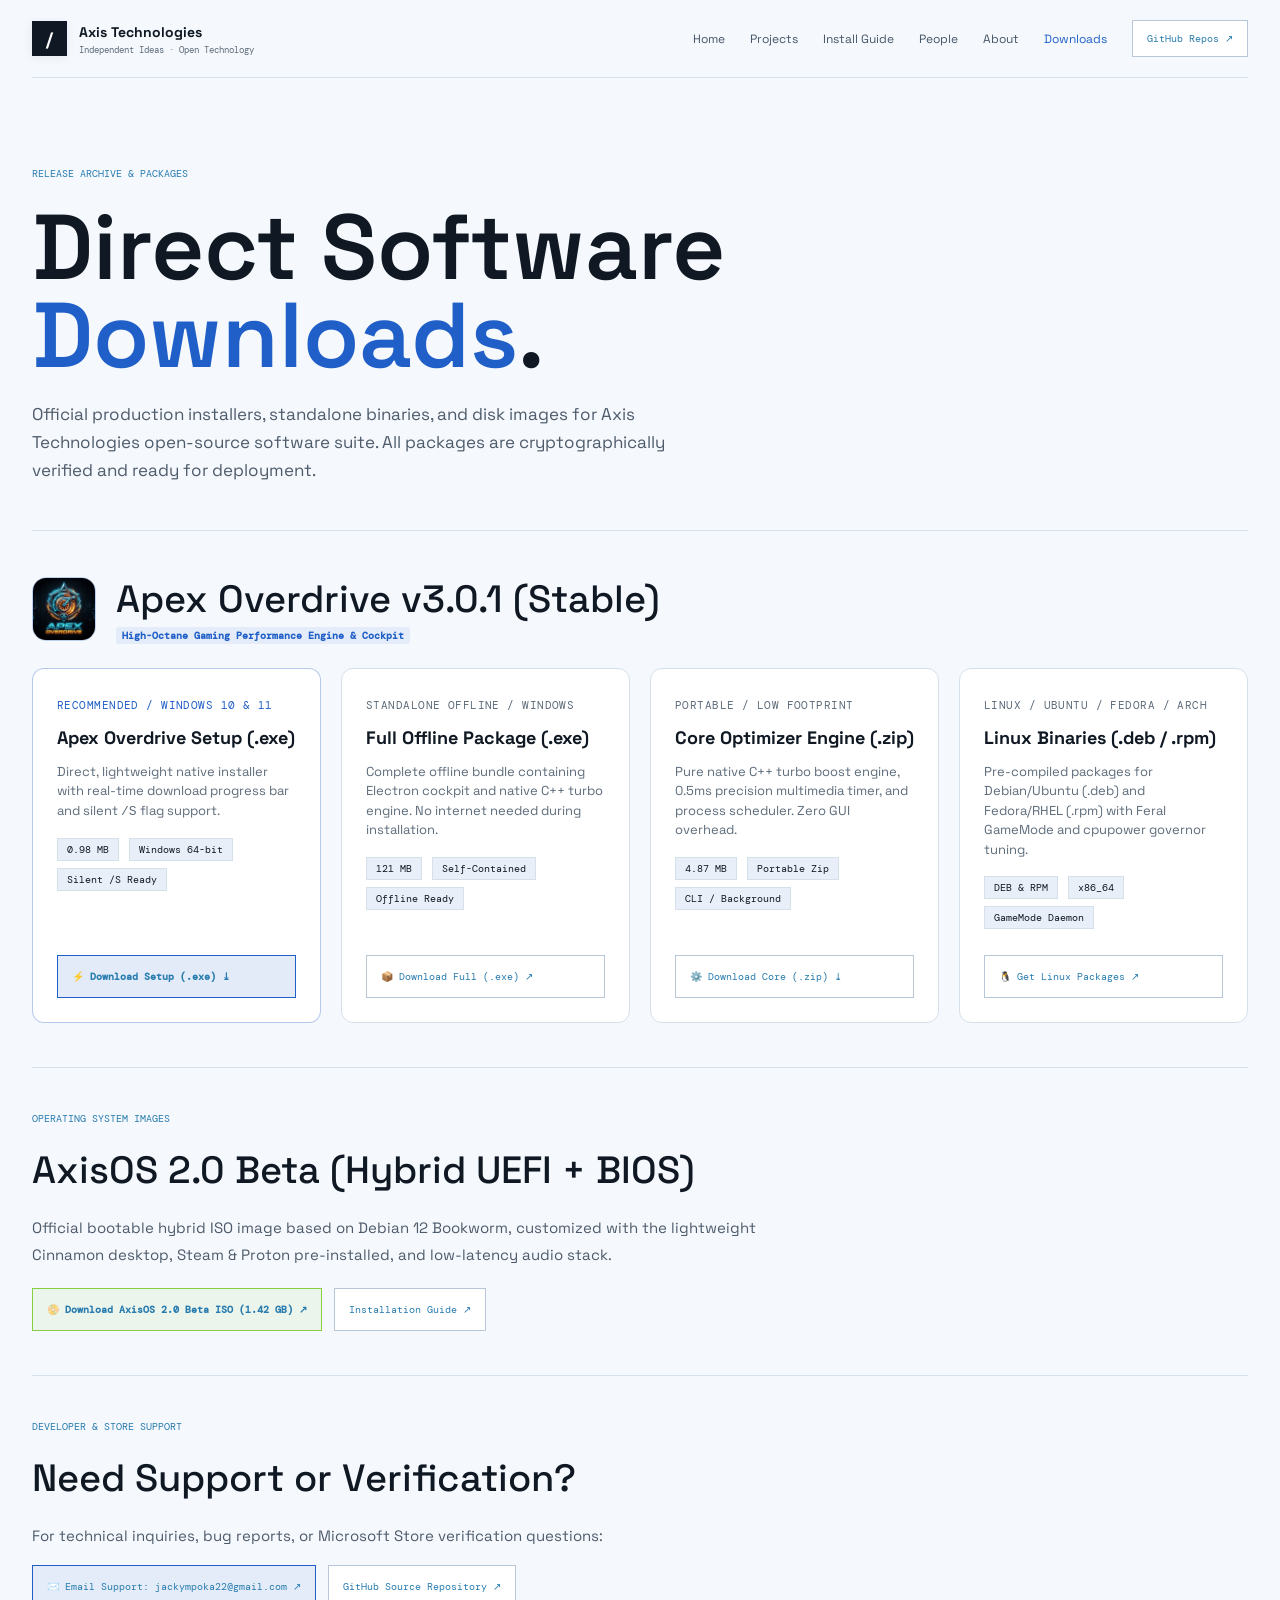
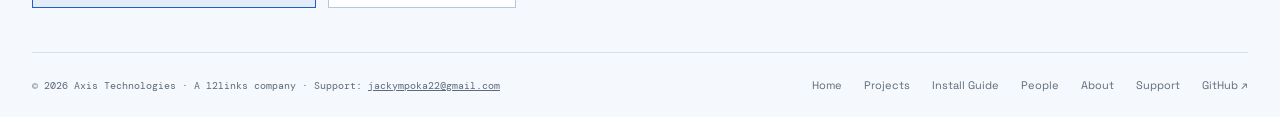
==== downloads/index.html @ 725e827d "feat: add dedicated downloads directory with native Apex-Overdrive-Setup.exe and portal" ====
<!DOCTYPE html>
<html lang="en">
  <head>
    <meta charset="utf-8" />
    <meta name="viewport" content="width=device-width, initial-scale=1" />
    <title>Downloads · Axis Technologies · Apex Overdrive &amp; AxisOS</title>
    <meta name="description" content="Direct downloads portal for Apex Overdrive gaming optimization engine and AxisOS Linux desktop distribution." />
    <link rel="preconnect" href="https://fonts.googleapis.com" />
    <link rel="preconnect" href="https://fonts.gstatic.com" crossorigin />
    <link href="https://fonts.googleapis.com/css2?family=DM+Mono:wght@400;500&family=Space+Grotesk:wght@400;500;600;700&display=swap" rel="stylesheet" />
    <link rel="stylesheet" href="../site.css" />
  </head>
  <body>
    <header class="wrap site-header">
      <a class="brand" href="../index.html">
        <span class="brand-mark" aria-hidden="true">/</span>
        <div>
          <span class="brand-name">Axis Technologies</span>
          <span class="brand-sub">Independent Ideas · Open Technology</span>
        </div>
      </a>
      <nav class="nav site-nav" aria-label="Main navigation">
        <a href="../index.html">Home</a>
        <a href="../projects.html">Projects</a>
        <a href="../install.html">Install Guide</a>
        <a href="../people.html">People</a>
        <a href="../about.html">About</a>
        <a href="index.html" aria-current="page">Downloads</a>
        <a class="nav-cta" href="https://github.com/jackyphuti" target="_blank" rel="noreferrer">GitHub Repos ↗</a>
      </nav>
    </header>

    <main class="wrap main-content">
      <section class="page-hero">
        <p class="page-kicker">RELEASE ARCHIVE &amp; PACKAGES</p>
        <h1 class="page-title">Direct Software <span class="accent" style="color: var(--blue);">Downloads</span>.</h1>
        <p class="page-summary">
          Official production installers, standalone binaries, and disk images for Axis Technologies open-source software suite. All packages are cryptographically verified and ready for deployment.
        </p>
      </section>

      <!-- Apex Overdrive Section -->
      <section class="content-section">
        <div style="display: flex; align-items: center; gap: 20px; flex-wrap: wrap; margin-bottom: 24px;">
          <img src="../apex-overdrive-logo.png" alt="Apex Overdrive Logo" style="width: 64px; height: 64px; border-radius: 14px; object-fit: cover; border: 1px solid #205fc744;" />
          <div>
            <h2 class="preview-heading" style="margin: 0;">Apex Overdrive v3.0.1 (Stable)</h2>
            <span class="spec-badge" style="background: #205fc715; color: #205fc7; font-weight: 600;">High-Octane Gaming Performance Engine &amp; Cockpit</span>
          </div>
        </div>

        <div class="os-preview-grid" style="grid-template-columns: repeat(auto-fit, minmax(280px, 1fr)); gap: 20px;">
          <!-- Card 1: Windows Web Setup -->
          <div style="background: var(--panel); border: 1px solid #205fc755; border-radius: 12px; padding: 24px; display: flex; flex-direction: column; justify-content: space-between;">
            <div>
              <span class="mono" style="color: var(--blue);">RECOMMENDED / WINDOWS 10 &amp; 11</span>
              <h3 style="margin: 12px 0 8px; font-size: 18px;">Apex Overdrive Setup (.exe)</h3>
              <p style="color: var(--muted); font-size: 13px; line-height: 1.5; margin-bottom: 16px;">
                Direct, lightweight native installer with real-time download progress bar and silent <code>/S</code> flag support.
              </p>
              <div style="margin-bottom: 20px;">
                <span class="tech-pill">0.98 MB</span>
                <span class="tech-pill">Windows 64-bit</span>
                <span class="tech-pill">Silent /S Ready</span>
              </div>
            </div>
            <a class="action-link" href="Apex-Overdrive-Setup.exe" download="Apex-Overdrive-Setup.exe" style="border-color: #205fc7; background: #205fc720; font-weight: 600; text-align: center;">⚡ Download Setup (.exe) ⤓</a>
          </div>

          <!-- Card 2: Offline Full Installer -->
          <div style="background: var(--panel); border: 1px solid var(--line); border-radius: 12px; padding: 24px; display: flex; flex-direction: column; justify-content: space-between;">
            <div>
              <span class="mono" style="color: var(--muted);">STANDALONE OFFLINE / WINDOWS</span>
              <h3 style="margin: 12px 0 8px; font-size: 18px;">Full Offline Package (.exe)</h3>
              <p style="color: var(--muted); font-size: 13px; line-height: 1.5; margin-bottom: 16px;">
                Complete offline bundle containing Electron cockpit and native C++ turbo engine. No internet needed during installation.
              </p>
              <div style="margin-bottom: 20px;">
                <span class="tech-pill">121 MB</span>
                <span class="tech-pill">Self-Contained</span>
                <span class="tech-pill">Offline Ready</span>
              </div>
            </div>
            <a class="action-link" href="https://github.com/jackyphuti/Game-Optimizer/releases/download/v3.0.1/Apex.Overdrive.Setup.3.0.1.exe" target="_blank" rel="noreferrer" style="text-align: center;">📦 Download Full (.exe) ↗</a>
          </div>

          <!-- Card 3: Core Optimizer CLI Zip -->
          <div style="background: var(--panel); border: 1px solid var(--line); border-radius: 12px; padding: 24px; display: flex; flex-direction: column; justify-content: space-between;">
            <div>
              <span class="mono" style="color: var(--muted);">PORTABLE / LOW FOOTPRINT</span>
              <h3 style="margin: 12px 0 8px; font-size: 18px;">Core Optimizer Engine (.zip)</h3>
              <p style="color: var(--muted); font-size: 13px; line-height: 1.5; margin-bottom: 16px;">
                Pure native C++ turbo boost engine, 0.5ms precision multimedia timer, and process scheduler. Zero GUI overhead.
              </p>
              <div style="margin-bottom: 20px;">
                <span class="tech-pill">4.87 MB</span>
                <span class="tech-pill">Portable Zip</span>
                <span class="tech-pill">CLI / Background</span>
              </div>
            </div>
            <a class="action-link" href="Apex-Overdrive-Core.zip" download="Apex-Overdrive-Core.zip" style="text-align: center;">⚙️ Download Core (.zip) ⤓</a>
          </div>

          <!-- Card 4: Linux Packages -->
          <div style="background: var(--panel); border: 1px solid var(--line); border-radius: 12px; padding: 24px; display: flex; flex-direction: column; justify-content: space-between;">
            <div>
              <span class="mono" style="color: var(--muted);">LINUX / UBUNTU / FEDORA / ARCH</span>
              <h3 style="margin: 12px 0 8px; font-size: 18px;">Linux Binaries (.deb / .rpm)</h3>
              <p style="color: var(--muted); font-size: 13px; line-height: 1.5; margin-bottom: 16px;">
                Pre-compiled packages for Debian/Ubuntu (.deb) and Fedora/RHEL (.rpm) with Feral GameMode and cpupower governor tuning.
              </p>
              <div style="margin-bottom: 20px;">
                <span class="tech-pill">DEB &amp; RPM</span>
                <span class="tech-pill">x86_64</span>
                <span class="tech-pill">GameMode Daemon</span>
              </div>
            </div>
            <a class="action-link" href="https://github.com/jackyphuti/Game-Optimizer/releases/tag/v3.0.1" target="_blank" rel="noreferrer" style="text-align: center;">🐧 Get Linux Packages ↗</a>
          </div>
        </div>
      </section>

      <!-- AxisOS Live Image Section -->
      <section class="content-section">
        <p class="section-label">OPERATING SYSTEM IMAGES</p>
        <h2 class="preview-heading">AxisOS 2.0 Beta (Hybrid UEFI + BIOS)</h2>
        <p class="section-copy">
          Official bootable hybrid ISO image based on Debian 12 Bookworm, customized with the lightweight Cinnamon desktop, Steam &amp; Proton pre-installed, and low-latency audio stack.
        </p>
        <div class="action-row" style="margin-top: 20px;">
          <a class="action-link" href="https://github.com/jackyphuti/AxisOS/releases/tag/v2.0.0-beta" target="_blank" rel="noreferrer" style="border-color: #87cf3e; background: #87cf3e15; font-weight: 600;">📀 Download AxisOS 2.0 Beta ISO (1.42 GB) ↗</a>
          <a class="action-link" href="../install.html">Installation Guide ↗</a>
        </div>
      </section>

      <!-- Developer Support -->
      <section class="content-section" style="border-bottom: 0;">
        <p class="section-label">DEVELOPER &amp; STORE SUPPORT</p>
        <h2 class="preview-heading">Need Support or Verification?</h2>
        <p class="section-copy">
          For technical inquiries, bug reports, or Microsoft Store verification questions:
        </p>
        <div class="action-row" style="margin-top: 16px;">
          <a class="action-link" href="mailto:jackympoka22@gmail.com" style="border-color: #205fc7; background: #205fc715;">✉️ Email Support: jackympoka22@gmail.com ↗</a>
          <a class="action-link" href="https://github.com/jackyphuti/Game-Optimizer" target="_blank" rel="noreferrer">GitHub Source Repository ↗</a>
        </div>
      </section>
    </main>

    <footer class="wrap site-footer">
      <div class="footer-inner">
        <p>© <span id="year"></span> Axis Technologies · A 12links company · Support: <a href="mailto:jackympoka22@gmail.com" style="color: inherit; text-decoration: underline;">jackympoka22@gmail.com</a></p>
        <div class="footer-links">
          <a href="../index.html">Home</a>
          <a href="../projects.html">Projects</a>
          <a href="../install.html">Install Guide</a>
          <a href="../people.html">People</a>
          <a href="../about.html">About</a>
          <a href="mailto:jackympoka22@gmail.com">Support</a>
          <a href="https://github.com/jackyphuti" target="_blank" rel="noreferrer">GitHub ↗</a>
        </div>
      </div>
    </footer>
    <script src="../site.js" defer></script>
  </body>
</html>
---- site.css ----
:root {
  color-scheme: light;
  --paper: #f5f8fc;
  --panel: #ffffff;
  --panel-raised: #e8eff8;
  --ink: #101923;
  --muted: #5d6b7a;
  --line: #d6e0eb;
  --blue: #205fc7;
  --cyan: #287caf;
  --pink: #438fc5;
  --green: #87cf3e;
  --green-dark: #1b2e20;
  --obsidian: #0a0e0b;
  --mono: "DM Mono", monospace;
  --sans: "Space Grotesk", sans-serif;
}

* { box-sizing: border-box; }
html { min-width: 320px; scroll-behavior: smooth; }
body {
  min-width: 320px;
  min-height: 100vh;
  margin: 0;
  background: var(--paper);
  color: var(--ink);
  font-family: var(--sans);
  -webkit-font-smoothing: antialiased;
}
a { color: inherit; }
.mono { font-family: var(--mono); font-size: 11px; letter-spacing: .04em; }
.wrap { width: min(1240px, calc(100% - 64px)); margin-inline: auto; }

.site-header {
  position: relative;
  z-index: 5;
  min-height: 78px;
  display: flex;
  align-items: center;
  justify-content: space-between;
  border-bottom: 1px solid var(--line);
}
.brand { display: inline-flex; align-items: center; gap: 12px; color: var(--ink); text-decoration: none; }
.brand-mark {
  width: 35px;
  aspect-ratio: 1;
  display: grid;
  place-items: center;
  border: 1px solid var(--ink);
  background: var(--ink);
  color: #ffffff;
  font-size: 18px;
  font-weight: 700;
  box-shadow: 0 2px 10px #10192310;
}
.brand-name { font-size: 14px; font-weight: 700; }
.brand-sub { display: block; margin-top: 2px; color: var(--muted); font: 9px var(--mono); }
.site-nav { display: flex; align-items: center; gap: 25px; }
.site-nav a { color: #465568; font-size: 12px; text-decoration: none; transition: color .18s ease; }
.site-nav a:hover, .site-nav a[aria-current="page"] { color: var(--blue); }
.site-nav .nav-cta {
  padding: 11px 14px;
  border: 1px solid #b7c7d8;
  background: #ffffff;
  color: var(--cyan);
  font-family: var(--mono);
  font-size: 10px;
}
.site-nav .nav-cta:hover { border-color: var(--cyan); background: #eaf2fb; }
.site-header .menu-toggle { display: none; }

.site-footer { padding: 25px 0; border-top: 1px solid var(--line); }
.footer-inner { display: flex; align-items: center; justify-content: space-between; gap: 20px; }
.footer-inner p { margin: 0; color: var(--muted); font: 10px var(--mono); }
.footer-links { display: flex; flex-wrap: wrap; gap: 22px; }
.footer-links a { color: var(--muted); font-size: 11px; text-decoration: none; }
.footer-links a:hover { color: var(--blue); }

.home-page {
  background-color: var(--paper);
  background-image: linear-gradient(#205fc70c 1px, transparent 1px), linear-gradient(90deg, #205fc70c 1px, transparent 1px);
  background-size: 56px 56px;
}
.home-page .site-header { border-bottom-color: var(--line); }
.home-main { overflow: hidden; }
.home-hero {
  position: relative;
  min-height: min(720px, calc(100vh - 78px));
  min-height: min(720px, calc(100svh - 78px));
  display: flex;
  align-items: center;
  overflow: hidden;
  isolation: isolate;
  padding: 80px 0 72px;
  background: var(--paper);
}
.home-hero-video { position: absolute; z-index: -2; inset: 0; width: 100%; height: 100%; object-fit: cover; object-position: center; }
.home-hero::after {
  position: absolute;
  z-index: -1;
  inset: 0;
  content: "";
  background: linear-gradient(90deg, #f5f8fcef 0%, #f5f8fcbf 45%, #f5f8fc4d 100%), linear-gradient(0deg, #f5f8fc85 0%, transparent 36%);
}
.home-hero-content { position: relative; z-index: 2; }
.home-hero::before {
  content: "AX / 01";
  position: absolute;
  top: 108px;
  right: 5px;
  color: #1019230a;
  font: 700 clamp(90px, 19vw, 250px)/.8 var(--mono);
  pointer-events: none;
}
.home-hero .eyebrow { position: relative; z-index: 1; color: var(--cyan); font: 10px var(--mono); }
.home-hero .eyebrow::before { width: 7px; height: 7px; background: var(--blue); border-radius: 50%; box-shadow: none; }
.home-hero h1 {
  position: relative;
  z-index: 1;
  max-width: 920px;
  margin: 28px 0 25px;
  color: var(--ink);
  font-size: clamp(60px, 10vw, 132px);
  font-weight: 600;
  line-height: .87;
  letter-spacing: 0;
  text-transform: uppercase;
}
.home-hero h1 span { color: var(--blue); text-shadow: none; }
.home-hero .hero-intro { max-width: 490px; color: #4e5b6b; font-size: 16px; line-height: 1.65; }
.home-hero .hero-actions { gap: 12px; margin-top: 24px; }
.home-hero .button {
  min-height: 46px;
  padding: 0 17px;
  border: 1px solid var(--blue);
  background: var(--blue);
  color: #ffffff;
  font: 11px var(--mono);
  text-decoration: none;
}
.home-hero .button:hover { background: #174c9f; border-color: #174c9f; transform: translateY(-2px); }
.home-hero .button.secondary { border-color: #b7c7d8; background: #ffffff; color: #205fc7; }
.home-hero .button.secondary:hover { border-color: var(--cyan); background: #eaf2fb; color: #205fc7; }
.home-hero::before { z-index: 1; }

.route-index { padding: 5px 0 75px; }
.route-kicker { margin: 0; padding: 0 0 14px; color: var(--cyan); }
.route-link {
  min-height: 74px;
  display: grid;
  grid-template-columns: 52px 1fr 30px;
  align-items: center;
  gap: 12px;
  border-top: 1px solid var(--line);
  text-decoration: none;
  transition: padding .2s ease, color .2s ease, background .2s ease;
}
.route-link:last-child { border-bottom: 1px solid var(--line); }
.route-link > .mono { color: var(--cyan); }
.route-link strong { display: block; font-size: 17px; font-weight: 500; }
.route-link small { display: block; margin-top: 3px; color: var(--muted); font-size: 11px; }
.route-arrow { color: var(--blue); font-size: 19px; text-align: right; }
.route-link:hover { padding-inline: 13px; background: #eaf2fb; color: var(--blue); }

.inner-page { min-height: calc(100vh - 132px); }
.page-hero { padding: 89px 0 46px; border-bottom: 1px solid var(--line); }
.page-kicker { margin: 0 0 23px; color: var(--cyan); font: 10px var(--mono); }
.page-title { max-width: 920px; margin: 0; font-size: clamp(50px, 8vw, 92px); font-weight: 600; line-height: .96; letter-spacing: 0; }
.page-title .accent { color: var(--blue); }
.page-summary { max-width: 680px; margin: 20px 0 0; color: #4e5b6b; font-size: 17px; line-height: 1.65; }
.content-section { padding: 44px 0; border-bottom: 1px solid var(--line); }
.section-label { margin: 0 0 21px; color: var(--cyan); font: 10px var(--mono); }
.section-copy { max-width: 760px; margin: 0; color: #4e5b6b; font-size: 15px; line-height: 1.8; }
.action-row { display: flex; flex-wrap: wrap; gap: 12px; margin-top: 25px; }
.action-link {
  min-height: 43px;
  display: inline-flex;
  align-items: center;
  gap: 12px;
  padding: 0 14px;
  border: 1px solid #b7c7d8;
  background: #ffffff;
  color: var(--cyan);
  font: 10px var(--mono);
  text-decoration: none;
}
.action-link:hover { border-color: var(--blue); color: var(--blue); }
.data-grid { display: grid; grid-template-columns: repeat(4, 1fr); border-top: 1px solid var(--line); border-left: 1px solid var(--line); }
.data-cell { min-height: 95px; display: flex; flex-direction: column; justify-content: space-between; gap: 15px; padding: 15px; border-right: 1px solid var(--line); border-bottom: 1px solid var(--line); }
.data-cell span { color: var(--muted); font: 9px var(--mono); }
.data-cell strong { font-size: 14px; font-weight: 500; }
.feature-list { border-top: 1px solid var(--line); }
.feature-item { display: grid; grid-template-columns: 54px 1fr; gap: 14px; padding: 19px 0; border-bottom: 1px solid var(--line); }
.feature-item > span { color: var(--blue); font: 10px var(--mono); }
.feature-item h3 { margin: 0 0 6px; font-size: 17px; font-weight: 500; }
.feature-item p { max-width: 680px; margin: 0; color: var(--muted); font-size: 13px; line-height: 1.7; }
.preview-heading { margin: 0 0 20px; font-size: clamp(24px, 4vw, 38px); font-weight: 500; }
.preview-video { display: block; width: 100%; max-height: 650px; aspect-ratio: 16 / 9; background: #101923; object-fit: contain; }
.preview-video-caption { margin: 9px 0 27px; color: var(--muted); font: 9px var(--mono); }
.os-preview-grid { display: grid; grid-template-columns: repeat(2, minmax(0, 1fr)); gap: 15px; }
.preview-figure { min-width: 0; margin: 0; border: 1px solid var(--line); background: var(--panel); }
.preview-figure.preview-boot { grid-column: 1 / -1; }
.preview-figure img { display: block; width: 100%; aspect-ratio: 16 / 9; object-fit: cover; background: #101923; }
.preview-figure figcaption { display: flex; flex-wrap: wrap; align-items: center; justify-content: space-between; gap: 8px 15px; padding: 13px 15px; }
.preview-figure figcaption .mono { color: var(--cyan); }
.preview-figure figcaption strong { font-size: 12px; font-weight: 500; }

.person-row { display: flex; align-items: center; gap: 20px; padding: 23px 0; border-top: 1px solid var(--line); border-bottom: 1px solid var(--line); }
.person-avatar { width: 76px; height: 76px; flex: none; object-fit: cover; border: 1px solid var(--cyan); border-radius: 50%; background: var(--panel); }
.person-details { flex: 1; }
.person-name { margin: 0; font-size: 22px; font-weight: 600; }
.person-handle { display: inline-block; margin-top: 4px; color: var(--cyan); font: 11px var(--mono); text-decoration: none; }
.person-role { margin: 7px 0 0; color: var(--muted); font-size: 12px; }
.people-note { margin: 15px 0 0; color: var(--muted); font-size: 11px; line-height: 1.7; }
.people-note a { color: var(--cyan); text-underline-offset: 3px; }
.automation-line { display: flex; align-items: baseline; gap: 14px; margin-top: 23px; color: var(--muted); font-size: 12px; }
.automation-line .mono { color: var(--blue); }

.principles-grid { display: grid; grid-template-columns: repeat(3, 1fr); margin-top: 36px; border-top: 1px solid var(--line); }
.principle-item { min-height: 190px; padding: 19px 20px 0 0; border-right: 1px solid var(--line); }
.principle-item + .principle-item { padding-left: 20px; }
.principle-item:last-child { border-right: 0; }
.principle-item .mono { color: var(--cyan); }
.principle-item h2 { margin: 29px 0 9px; font-size: 20px; font-weight: 500; }
.principle-item p { max-width: 290px; margin: 0; color: var(--muted); font-size: 13px; line-height: 1.7; }
.about-grid { display: grid; grid-template-columns: .8fr 1.2fr; gap: 55px; align-items: start; }
.parent-panel { padding: 24px; border: 1px solid var(--line); background: linear-gradient(120deg, #ffffff, #f0f5fb); }
.parent-panel .mono { color: var(--cyan); }
.parent-panel h2 { margin: 22px 0 8px; font-size: 30px; font-weight: 600; }
.parent-panel p { margin: 0; color: var(--muted); font-size: 13px; line-height: 1.7; }
.parent-panel a { display: inline-block; margin-top: 18px; color: var(--blue); font: 10px var(--mono); text-underline-offset: 4px; }

@keyframes rise-in { from { opacity: 0; transform: translateY(16px); } to { opacity: 1; transform: translateY(0); } }
.home-hero h1, .home-hero .desktop-stage, .page-hero > * { animation: rise-in .65s both ease-out; }
.home-hero .desktop-stage { animation-delay: .12s; }
@media (prefers-reduced-motion: reduce) {
  *, *::before, *::after { scroll-behavior: auto !important; animation-duration: .01ms !important; transition-duration: .01ms !important; }
  .home-hero-video { display: none; }
}

@media (max-width: 780px) {
  .wrap { width: min(100% - 38px, 600px); }
  .site-header { min-height: 68px; }
  .site-header .menu-toggle {
    width: 42px;
    height: 42px;
    display: grid;
    place-items: center;
    border: 1px solid var(--line);
    background: transparent;
    color: var(--cyan);
    font: 19px var(--sans);
    cursor: pointer;
  }
  .site-nav {
    position: absolute;
    top: 67px;
    left: 0;
    right: 0;
    display: none;
    align-items: stretch;
    gap: 0;
    padding: 8px 19px 17px;
    border: 1px solid var(--line);
    background: var(--paper);
  }
  .site-nav.open { display: flex; flex-direction: column; }
  .site-nav a { padding: 13px 0; border-bottom: 1px solid var(--line); }
  .site-nav .nav-cta { margin-top: 10px; padding: 13px; text-align: center; }
  .home-hero { min-height: min(680px, calc(100vh - 68px)); min-height: min(680px, calc(100svh - 68px)); padding: 64px 0 58px; }
  .home-hero h1 { font-size: clamp(52px, 14vw, 76px); }
  .home-hero .hero-intro { font-size: 14px; }
  .route-index { padding-bottom: 48px; }
  .page-hero { padding-top: 61px; }
  .page-title { font-size: clamp(48px, 13vw, 70px); }
  .page-summary { font-size: 15px; }
  .data-grid { grid-template-columns: repeat(2, 1fr); }
  .os-preview-grid { grid-template-columns: 1fr; }
  .preview-figure.preview-boot { grid-column: auto; }
  .principles-grid { grid-template-columns: 1fr; }
  .principle-item, .principle-item + .principle-item { min-height: 0; padding: 19px 0 22px; border-right: 0; border-bottom: 1px solid var(--line); }
  .principle-item h2 { margin: 17px 0 7px; }
  .about-grid { grid-template-columns: 1fr; gap: 27px; }
  .person-row { flex-wrap: wrap; }
  .person-details { min-width: 150px; }
  .person-row .action-link { margin-left: 96px; }
  .footer-inner { align-items: flex-start; flex-direction: column; }
}

@media (max-width: 420px) {
  .wrap { width: calc(100% - 32px); }
  .brand-name { font-size: 13px; }
  .brand-sub { font-size: 8px; }
  .home-hero h1 { font-size: 49px; }
  .person-row { gap: 13px; }
  .person-avatar { width: 62px; height: 62px; }
  .person-row .action-link { margin-left: 75px; }
}

/* AxisOS Documentation, Hardware Specifications & Installation Elements */
.badge-accent {
  display: inline-flex;
  align-items: center;
  gap: 6px;
  padding: 3px 8px;
  background: #142217;
  color: var(--green);
  border: 1px solid #87cf3e3d;
  font: 10px var(--mono);
  font-weight: 500;
  border-radius: 4px;
}
.tech-pill {
  display: inline-block;
  padding: 4px 9px;
  background: var(--panel-raised);
  border: 1px solid var(--line);
  color: var(--ink);
  font: 10px var(--mono);
  margin-right: 6px;
  margin-bottom: 6px;
}
.install-grid {
  display: grid;
  grid-template-columns: repeat(auto-fit, minmax(320px, 1fr));
  gap: 20px;
  margin-top: 24px;
}
.step-card {
  border: 1px solid var(--line);
  background: var(--panel);
  padding: 24px;
  display: flex;
  flex-direction: column;
  justify-content: space-between;
  transition: transform .2s ease, border-color .2s ease;
}
.step-card:hover {
  transform: translateY(-2px);
  border-color: var(--green);
}
.step-card-header {
  display: flex;
  justify-content: space-between;
  align-items: baseline;
  margin-bottom: 14px;
}
.step-num {
  font: 700 13px var(--mono);
  color: var(--green);
}
.step-tag {
  font: 10px var(--mono);
  color: var(--muted);
}
.step-card h3 {
  margin: 0 0 10px;
  font-size: 18px;
  font-weight: 600;
}
.step-card p {
  margin: 0 0 16px;
  color: #4e5b6b;
  font-size: 13.5px;
  line-height: 1.65;
}
.code-block {
  background: var(--obsidian);
  color: #f1f5f9;
  border: 1px solid #87cf3e33;
  padding: 12px 14px;
  font-family: var(--mono);
  font-size: 11px;
  overflow-x: auto;
  border-radius: 4px;
  margin: 10px 0 0;
  line-height: 1.5;
}
.code-block .prompt {
  color: var(--green);
  user-select: none;
  margin-right: 6px;
}
.callout-box {
  padding: 18px 20px;
  border-left: 3px solid var(--green);
  background: #141c160f;
  margin: 20px 0;
  font-size: 13.5px;
  line-height: 1.6;
}
.callout-box strong {
  display: block;
  margin-bottom: 4px;
  color: var(--ink);
  font-size: 14px;
}
.spec-table {
  width: 100%;
  border-collapse: collapse;
  margin-top: 16px;
  font-size: 13px;
}
.spec-table th, .spec-table td {
  padding: 12px 14px;
  text-align: left;
  border-bottom: 1px solid var(--line);
}
.spec-table th {
  font-family: var(--mono);
  font-size: 10px;
  letter-spacing: .05em;
  color: var(--muted);
  background: var(--panel-raised);
}
.spec-table td {
  color: var(--ink);
}
.spec-table tr:hover td {
  background: #f8fafc;
}
.spec-badge {
  display: inline-block;
  padding: 2px 6px;
  border-radius: 3px;
  font: 10px var(--mono);
  background: #e6ede8;
  color: #27482f;
}
.faq-grid {
  display: grid;
  grid-template-columns: 1fr 1fr;
  gap: 20px;
  margin-top: 24px;
}
@media (max-width: 780px) {
  .faq-grid { grid-template-columns: 1fr; }
}
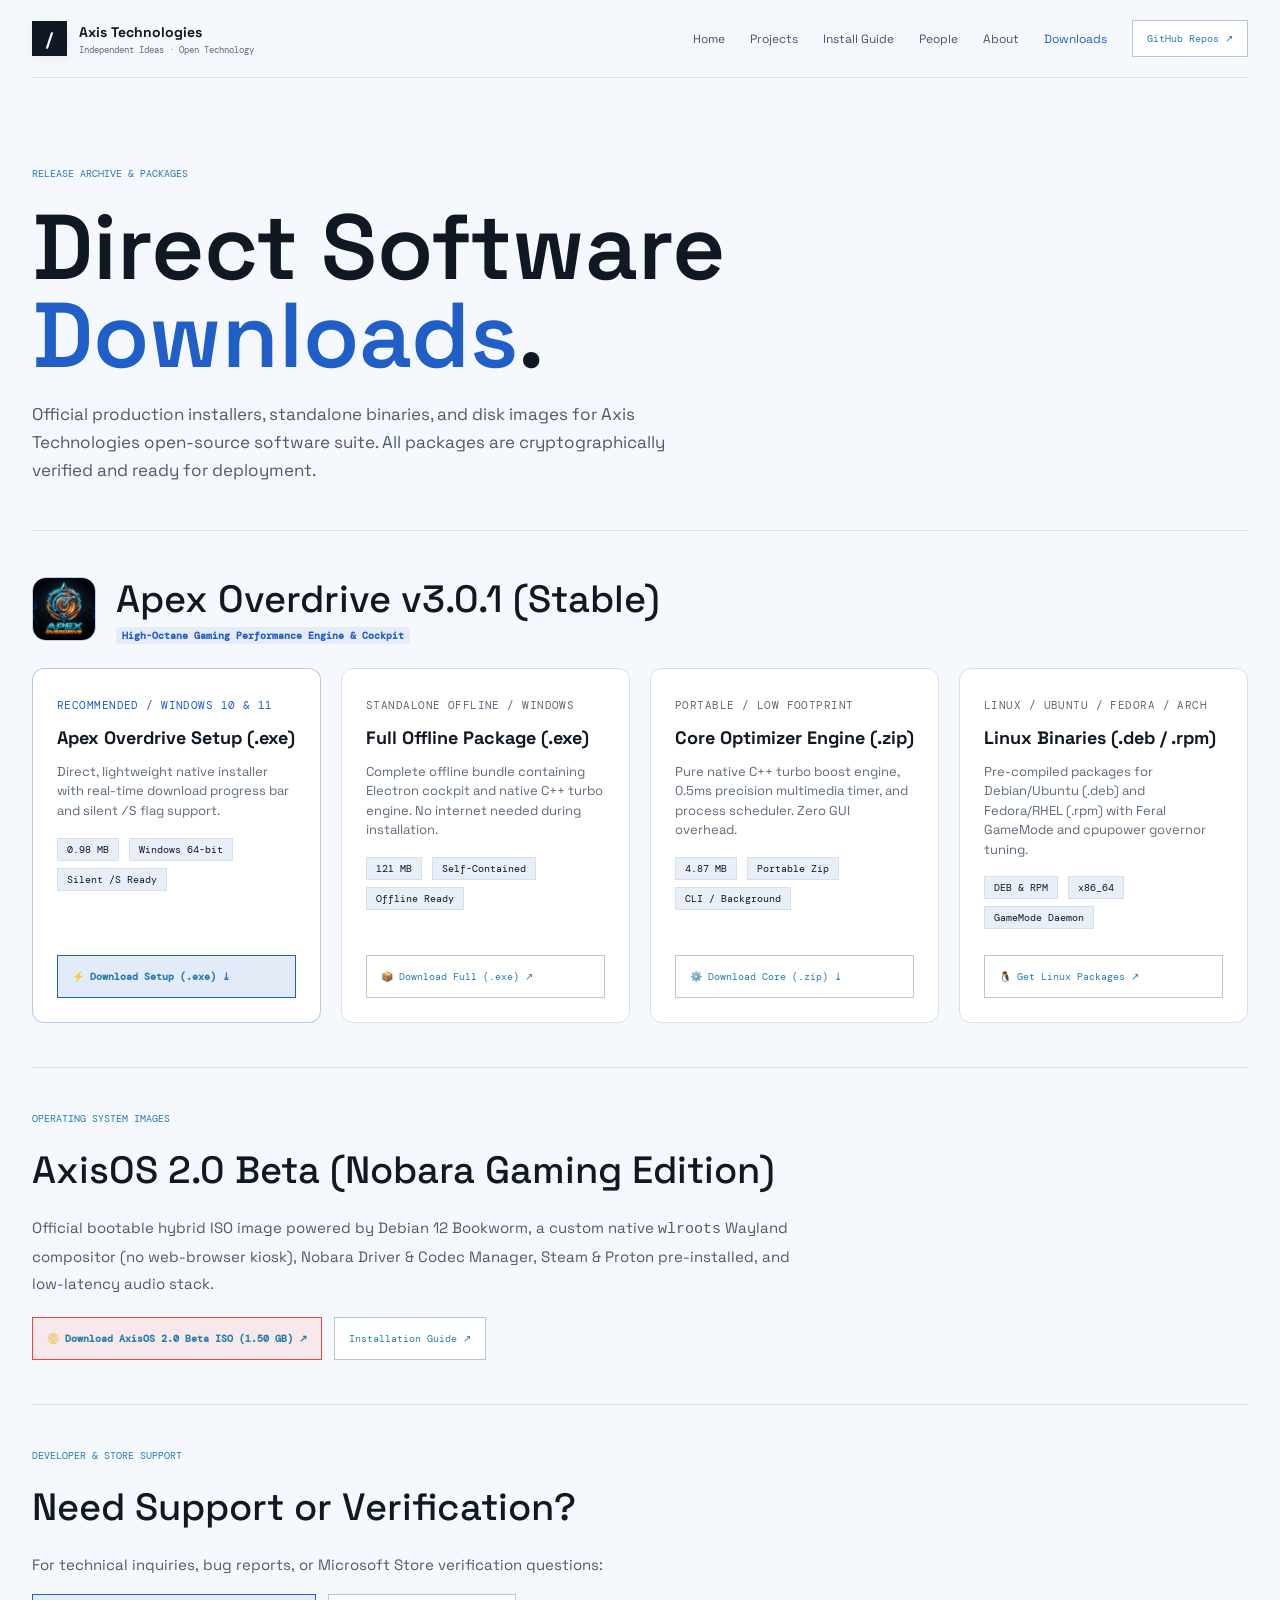
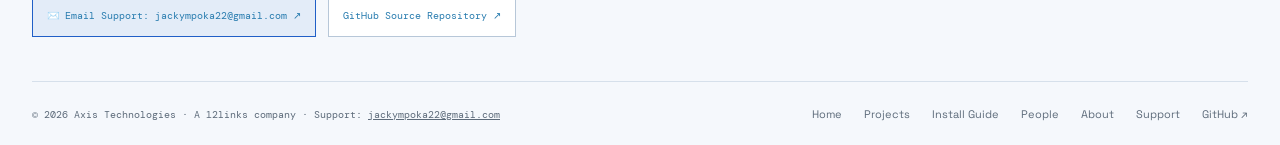
==== commit c46f5a42: "docs(site): update AxisOS 2.0 Nobara Gaming Edition specs and downloads Signed-off-by: Jacky Mpoka <" ====
--- a/downloads/index.html
+++ b/downloads/index.html
@@ -123,12 +123,12 @@
       <!-- AxisOS Live Image Section -->
       <section class="content-section">
         <p class="section-label">OPERATING SYSTEM IMAGES</p>
-        <h2 class="preview-heading">AxisOS 2.0 Beta (Hybrid UEFI + BIOS)</h2>
+        <h2 class="preview-heading">AxisOS 2.0 Beta (Nobara Gaming Edition)</h2>
         <p class="section-copy">
-          Official bootable hybrid ISO image based on Debian 12 Bookworm, customized with the lightweight Cinnamon desktop, Steam &amp; Proton pre-installed, and low-latency audio stack.
+          Official bootable hybrid ISO image powered by Debian 12 Bookworm, a custom native <code>wlroots</code> Wayland compositor (no web-browser kiosk), Nobara Driver &amp; Codec Manager, Steam &amp; Proton pre-installed, and low-latency audio stack.
         </p>
         <div class="action-row" style="margin-top: 20px;">
-          <a class="action-link" href="https://github.com/jackyphuti/AxisOS/releases/tag/v2.0.0-beta" target="_blank" rel="noreferrer" style="border-color: #87cf3e; background: #87cf3e15; font-weight: 600;">📀 Download AxisOS 2.0 Beta ISO (1.42 GB) ↗</a>
+          <a class="action-link" href="https://github.com/jackyphuti/AxisOS/releases/tag/v2.0.0-beta" target="_blank" rel="noreferrer" style="border-color: #ef4444; background: #ef444415; font-weight: 600;">📀 Download AxisOS 2.0 Beta ISO (1.50 GB) ↗</a>
           <a class="action-link" href="../install.html">Installation Guide ↗</a>
         </div>
       </section>
